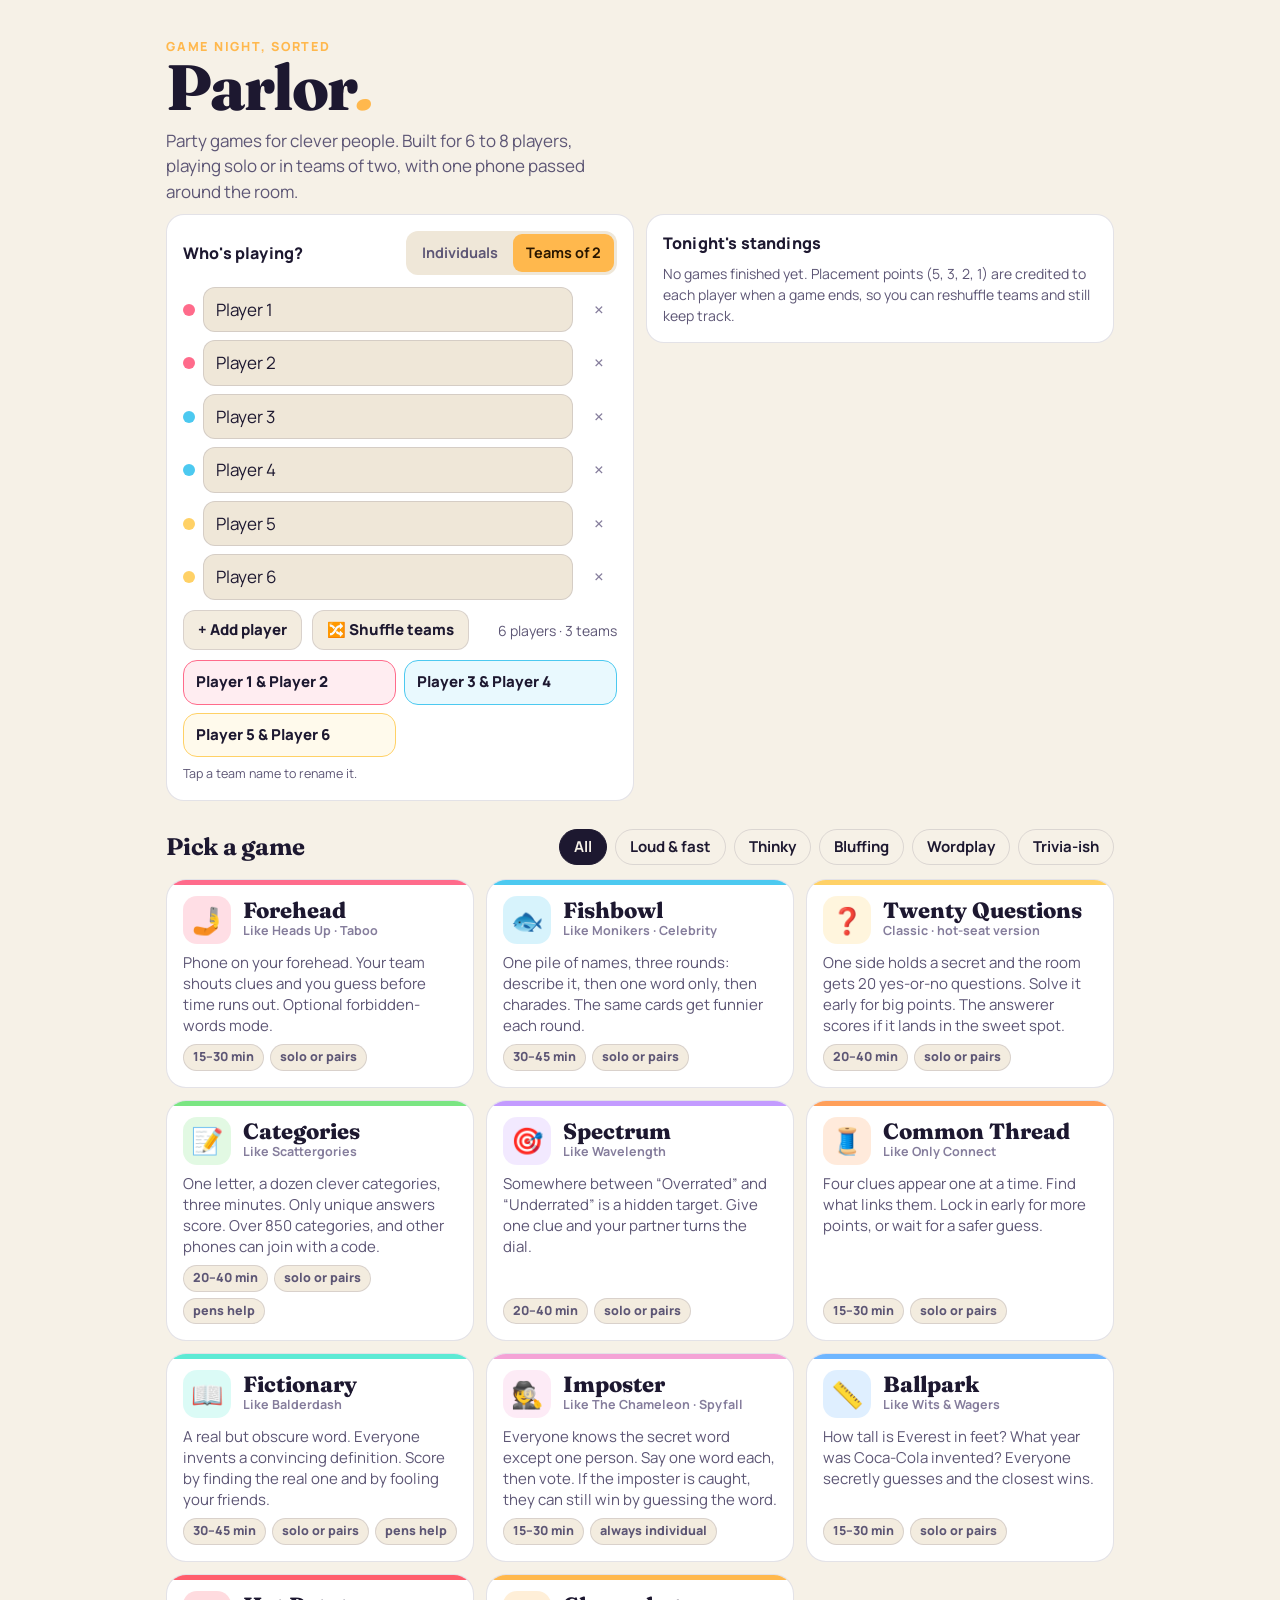
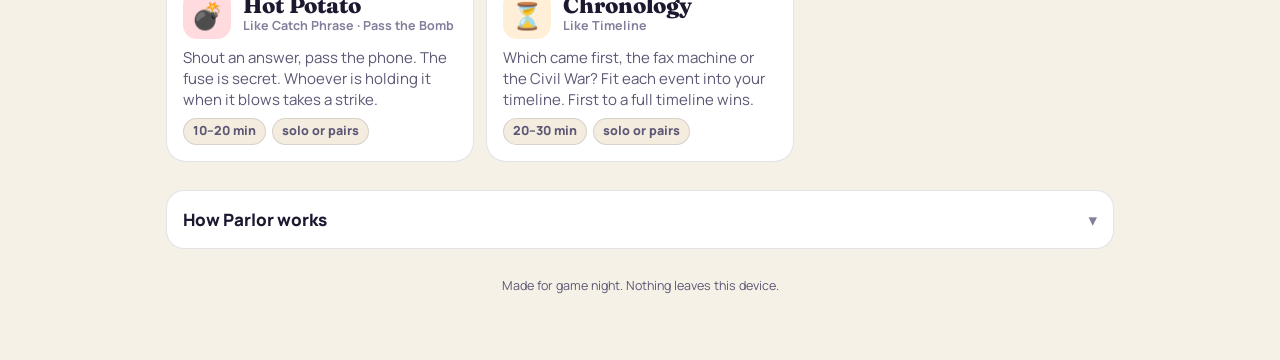
==== index.html @ a15eea40 "Add Parlor: party game site with 11 pass-and-play games Party games for 6-8 players, individuals or " ====
<!doctype html>
<html lang="en">
<head>
<meta charset="utf-8">
<meta name="viewport" content="width=device-width, initial-scale=1, viewport-fit=cover">
<title>Parlor · Party Games</title>
<meta name="description" content="Party games for clever people. 6 to 8 players, solo or in teams of two, one phone passed around.">
<meta name="theme-color" content="#14111f">
<meta name="apple-mobile-web-app-capable" content="yes">
<link rel="icon" href="data:image/svg+xml,<svg xmlns='http://www.w3.org/2000/svg' viewBox='0 0 100 100'><text y='.9em' font-size='90'>🎲</text></svg>">
<link rel="preconnect" href="https://fonts.googleapis.com"><link rel="preconnect" href="https://fonts.gstatic.com" crossorigin>
<link href="https://fonts.googleapis.com/css2?family=Fraunces:opsz,wght@9..144,600;9..144,700;9..144,800&family=Manrope:wght@500;600;700;800&display=swap" rel="stylesheet">
<link rel="stylesheet" href="assets/css/parlor.css">
<style>
.hero{padding:26px 0 10px}
.hero h1 span{color:var(--acc);font-style:italic}
.games{display:grid;grid-template-columns:repeat(auto-fill,minmax(270px,1fr));gap:12px;margin-top:14px}
.g{display:flex;flex-direction:column;gap:8px;text-decoration:none;color:var(--ink);background:var(--panel);border:1px solid var(--line);border-radius:20px;padding:16px;
  position:relative;overflow:hidden;transition:transform .1s}
.g:active{transform:scale(.985)}
.g::before{content:"";position:absolute;inset:0 0 auto 0;height:5px;background:var(--gc)}
.g .top{display:flex;align-items:center;gap:12px}
.g .ic{width:48px;height:48px;border-radius:14px;display:grid;place-items:center;font-size:26px;background:color-mix(in srgb,var(--gc) 22%,transparent);flex:none}
.g .nm{font-family:var(--display);font-weight:800;font-size:22px;line-height:1.05}
.g .like{font-size:12.5px;color:var(--faint);font-weight:700}
.g p{margin:0;color:var(--mute);font-size:15px;line-height:1.4}
.g .pillrow{margin-top:auto}
.standrow{display:flex;align-items:center;gap:10px;padding:8px 0;border-top:1px solid var(--line)}
.standrow:first-child{border-top:0}
.standrow .n{flex:1;font-weight:800}
.standrow b{font-family:var(--display);font-size:22px}
.hist{font-size:14px;color:var(--mute)}
.hist li{margin:3px 0}
.tips li{color:var(--mute);margin:6px 0}
.tips b{color:var(--ink)}
.sec{margin-top:28px}
</style>
</head>
<body>
<main class="wrap wide">
  <header class="hero">
    <div class="kicker">Game night, sorted</div>
    <h1>Parlor<span>.</span></h1>
    <p class="lede">Party games for clever people. Built for 6 to 8 players, playing solo or in teams of two, with one phone passed around the room.</p>
  </header>

  <div class="grid2" style="display:grid;gap:12px;grid-template-columns:repeat(auto-fit,minmax(300px,1fr));align-items:start">
    <section class="card" id="players"><div id="roster"></div></section>
    <section class="card" id="standings"></section>
  </div>

  <section class="sec">
    <div class="row between"><h2>Pick a game</h2><div class="chips" id="filters"></div></div>
    <div class="games" id="games"></div>
  </section>

  <section class="sec">
    <details class="card rules tips">
      <summary>How Parlor works</summary>
      <ul>
        <li><b>Set up once.</b> Enter everyone's names above and choose individuals or teams of two. Every game uses that list.</li>
        <li><b>One phone.</b> Every game is pass-and-play. Screens that hide secrets ask you to hand the phone over first.</li>
        <li><b>Game-night standings.</b> When a game ends, sides earn night points by placement: 5 for 1st, 3 for 2nd, 2 for 3rd, 1 for 4th. Points go to each player, so you can reshuffle teams between games.</li>
        <li><b>No repeats.</b> Each game remembers which cards this device has dealt and works through the whole pool before repeating.</li>
        <li><b>Pen and paper</b> help for Categories, Common Thread and Fictionary. Some games also let you type on the phone.</li>
        <li><b>Tip:</b> use "Add to Home Screen" to run it full-screen like an app.</li>
      </ul>
    </details>
  </section>
  <p class="tiny muted center" style="margin-top:28px">Made for game night. Nothing leaves this device.</p>
</main>

<script src="assets/js/parlor.js"></script>
<script>
const GAMES = [
  { id:"forehead",   nm:"Forehead",        ic:"🤳", c:"#ff6b8b", like:"Like Heads Up · Taboo", p:"Phone on your forehead. Your team shouts clues and you guess before time runs out. Optional forbidden-words mode.", tags:["loud","words"], t:"15–30 min" },
  { id:"fishbowl",   nm:"Fishbowl",        ic:"🐟", c:"#4cc9f0", like:"Like Monikers · Celebrity", p:"One pile of names, three rounds: describe it, then one word only, then charades. The same cards get funnier each round.", tags:["loud","words","acting"], t:"30–45 min" },
  { id:"twenty",     nm:"Twenty Questions",ic:"❓", c:"#ffd166", like:"Classic · hot-seat version", p:"One side holds a secret and the room gets 20 yes-or-no questions. Solve it early for big points. The answerer scores if it lands in the sweet spot.", tags:["thinky","deduction"], t:"20–40 min" },
  { id:"categories", nm:"Categories",      ic:"📝", c:"#7ae582", like:"Like Scattergories", p:"One letter, a dozen clever categories, three minutes. Only unique answers score. Over 850 categories, and other phones can join with a code.", tags:["thinky","words","paper"], t:"20–40 min" },
  { id:"spectrum",   nm:"Spectrum",        ic:"🎯", c:"#c39bff", like:"Like Wavelength", p:"Somewhere between “Overrated” and “Underrated” is a hidden target. Give one clue and your partner turns the dial.", tags:["thinky","debate"], t:"20–40 min" },
  { id:"thread",     nm:"Common Thread",   ic:"🧵", c:"#ff9f5a", like:"Like Only Connect", p:"Four clues appear one at a time. Find what links them. Lock in early for more points, or wait for a safer guess.", tags:["thinky","trivia"], t:"15–30 min" },
  { id:"fictionary", nm:"Fictionary",      ic:"📖", c:"#5eead4", like:"Like Balderdash", p:"A real but obscure word. Everyone invents a convincing definition. Score by finding the real one and by fooling your friends.", tags:["bluffing","words","paper"], t:"30–45 min" },
  { id:"imposter",   nm:"Imposter",        ic:"🕵️", c:"#f4a3d6", like:"Like The Chameleon · Spyfall", p:"Everyone knows the secret word except one person. Say one word each, then vote. If the imposter is caught, they can still win by guessing the word.", tags:["bluffing","deduction"], t:"15–30 min" },
  { id:"ballpark",   nm:"Ballpark",        ic:"📏", c:"#6fb6ff", like:"Like Wits & Wagers", p:"How tall is Everest in feet? What year was Coca-Cola invented? Everyone secretly guesses and the closest wins.", tags:["thinky","trivia"], t:"15–30 min" },
  { id:"hotpotato",  nm:"Hot Potato",      ic:"💣", c:"#ff5d6c", like:"Like Catch Phrase · Pass the Bomb", p:"Shout an answer, pass the phone. The fuse is secret. Whoever is holding it when it blows takes a strike.", tags:["loud","words"], t:"10–20 min" },
  { id:"chronology", nm:"Chronology",      ic:"⏳", c:"#ffb84d", like:"Like Timeline", p:"Which came first, the fax machine or the Civil War? Fit each event into your timeline. First to a full timeline wins.", tags:["thinky","trivia"], t:"20–30 min" },
];
const FILTERS = [["all","All"],["loud","Loud & fast"],["thinky","Thinky"],["bluffing","Bluffing"],["words","Wordplay"],["trivia","Trivia-ish"]];
let filter = "all";

function drawGames(){
  GN.$("#filters").innerHTML = FILTERS.map(([k,l]) => `<button class="chip" data-f="${k}" aria-pressed="${k===filter}">${l}</button>`).join("");
  GN.$$("#filters .chip").forEach(b => b.onclick = () => { filter = b.dataset.f; drawGames(); });
  const n = GN.sides().length, pairs = GN.isPairs();
  GN.$("#games").innerHTML = GAMES.filter(g => filter === "all" || g.tags.includes(filter)).map(g => `
    <a class="g" href="games/${g.id}.html" style="--gc:${g.c}">
      <div class="top"><div class="ic">${g.ic}</div><div><div class="nm">${g.nm}</div><div class="like">${g.like}</div></div></div>
      <p>${g.p}</p>
      <div class="pillrow"><span class="pill">${g.t}</span>${g.id==="imposter"?`<span class="pill">always individual</span>`:`<span class="pill">solo or pairs</span>`}${g.tags.includes("paper")?`<span class="pill">pens help</span>`:""}</div>
    </a>`).join("");
}

function drawStandings(){
  const N = GN.night();
  const el = GN.$("#standings");
  if (!N.games.length) {
    el.innerHTML = `<h3>Tonight's standings</h3><p class="muted small" style="margin:6px 0 0">No games finished yet. Placement points (5, 3, 2, 1) are credited to each player when a game ends, so you can reshuffle teams and still keep track.</p>`;
    return;
  }
  el.innerHTML = `<div class="row between"><h3 style="margin:0">Tonight's standings</h3><button class="link small" id="reset">New night</button></div>
    <div style="margin-top:8px">${N.players.map((p,i) => `<div class="standrow"><span class="muted" style="width:22px;font-weight:800">${i+1}</span><span class="n">${GN.esc(p.name)}${i===0?" 👑":""}<div class="tiny muted">${p.wins} win${p.wins===1?"":"s"} · ${p.games} game${p.games===1?"":"s"}</div></span><b>${p.night}</b></div>`).join("")}</div>
    <details style="margin-top:10px"><summary class="small muted" style="cursor:pointer">Games played (${N.games.length})</summary>
      <ul class="hist">${N.games.slice().reverse().map(g => `<li><b style="color:var(--ink)">${GN.esc(g.name)}</b>: ${g.results.filter(r=>r.rank===0).map(r=>GN.esc(r.name)).join(" & ")} won (${g.results.map(r=>GN.esc(r.name)+" "+r.pts).join(", ")})</li>`).join("")}</ul></details>`;
  GN.$("#reset").onclick = () => { if (confirm("Start a new game night? This clears tonight's standings.")) { GN.resetNight(); drawStandings(); } };
}

GN.rosterEditor(GN.$("#roster"), { onChange: drawGames });
drawGames(); drawStandings();
</script>
</body>
</html>
---- assets/css/parlor.css ----
/* Parlor: shared design system for every game on the site. */
:root{
  --bg:#14111f; --bg2:#1c1830; --panel:#231e3b; --panel2:#2c2649; --line:rgba(255,255,255,.10);
  --ink:#f6f1e7; --mute:#b4abcf; --faint:#8a82a8;
  --acc:#ffb84d; --acc-ink:#2a1700;
  --good:#2fd08a; --bad:#ff5d6c; --warn:#ffb84d; --info:#6fb6ff;
  --s0:#ff6b8b; --s1:#4cc9f0; --s2:#ffd166; --s3:#7ae582; --s4:#c39bff; --s5:#ff9f5a; --s6:#5eead4; --s7:#f4a3d6;
  --r:18px; --shadow:0 6px 0 rgba(0,0,0,.35);
  --display:"Fraunces", Georgia, "Times New Roman", serif;
  --sans:"Manrope", system-ui, -apple-system, "Segoe UI", sans-serif;
  box-sizing:border-box;
  padding-top:env(safe-area-inset-top,0px);
  padding-bottom:env(safe-area-inset-bottom,0px);
  color-scheme:dark;
}
@media (prefers-color-scheme: light){
  :root:not([data-theme="dark"]){
    --bg:#f6f1e7; --bg2:#efe7d8; --panel:#ffffff; --panel2:#f3ecdf; --line:rgba(30,20,60,.12);
    --ink:#1d1830; --mute:#5d5675; --faint:#857d9c; --shadow:0 5px 0 rgba(30,20,60,.16); color-scheme:light;
  }
}
:root[data-theme="light"]{
  --bg:#f6f1e7; --bg2:#efe7d8; --panel:#ffffff; --panel2:#f3ecdf; --line:rgba(30,20,60,.12);
  --ink:#1d1830; --mute:#5d5675; --faint:#857d9c; --shadow:0 5px 0 rgba(30,20,60,.16); color-scheme:light;
}
:root[data-theme="dark"]{ color-scheme:dark; }
*,*::before,*::after{box-sizing:inherit}
html{scroll-padding-top:env(safe-area-inset-top,0px);-webkit-text-size-adjust:100%}
body{margin:0;min-height:100vh;background:var(--bg);color:var(--ink);font-family:var(--sans);font-size:17px;line-height:1.5;
  -webkit-tap-highlight-color:transparent;-webkit-font-smoothing:antialiased}
button,input,select,textarea{font:inherit;color:inherit}
button{cursor:pointer;border:0;background:none}
button:disabled{cursor:default}
a{color:var(--acc)}
:focus-visible{outline:3px solid var(--acc);outline-offset:2px}
[hidden]{display:none!important}
.sr{position:absolute;width:1px;height:1px;overflow:hidden;clip:rect(0 0 0 0)}

/* ---------- layout ---------- */
.wrap{max-width:640px;margin:0 auto;padding:12px 16px 56px}
.wide{max-width:980px}
.topbar{display:flex;align-items:center;gap:10px;padding:6px 0 14px}
.topbar .home{display:inline-flex;align-items:center;gap:6px;text-decoration:none;color:var(--mute);font-weight:700;font-size:15px;
  padding:6px 12px 6px 8px;border-radius:999px;border:1.5px solid var(--line)}
.topbar .title{flex:1;font-family:var(--display);font-weight:700;font-size:19px;text-align:center;white-space:nowrap;overflow:hidden;text-overflow:ellipsis}
.iconbtn{width:38px;height:38px;border-radius:50%;border:1.5px solid var(--line);display:grid;place-items:center;font-size:17px;color:var(--mute)}
.stack>*+*{margin-top:12px}
.row{display:flex;gap:10px;align-items:center;flex-wrap:wrap}
.row.end{justify-content:flex-end}
.row.between{justify-content:space-between}
.grow{flex:1}
.center{text-align:center}
.muted{color:var(--mute)}
.small{font-size:14px}
.tiny{font-size:12.5px}
hr{border:0;border-top:1px solid var(--line);margin:18px 0}

/* ---------- type ---------- */
.display{font-family:var(--display);font-weight:800;letter-spacing:-.02em;line-height:1}
h1,h2,h3{margin:0}
h1{font-family:var(--display);font-weight:800;font-size:clamp(40px,11vw,64px);line-height:.95;letter-spacing:-.025em}
h2{font-family:var(--display);font-weight:700;font-size:24px;line-height:1.15;letter-spacing:-.01em}
h3{font-size:16px;font-weight:800;letter-spacing:.01em}
.kicker{font-size:12.5px;font-weight:800;letter-spacing:.14em;text-transform:uppercase;color:var(--acc)}
.lede{color:var(--mute);font-size:17px;max-width:46ch;margin:10px 0 0}
p{margin:8px 0}

/* ---------- surfaces ---------- */
.card{background:var(--panel);border:1px solid var(--line);border-radius:var(--r);padding:16px}
.card.tight{padding:12px 14px}
.card h3{margin-bottom:8px}
details.card summary{cursor:pointer;font-weight:800;list-style:none;display:flex;align-items:center;gap:8px}
details.card summary::-webkit-details-marker{display:none}
details.card summary::after{content:"▾";margin-left:auto;color:var(--faint);transition:transform .15s}
details.card[open] summary::after{transform:rotate(180deg)}
.rules p,.rules li{color:var(--mute)}
.rules b{color:var(--ink)}
.rules ol,.rules ul{padding-left:20px;margin:8px 0}
.rules li+li{margin-top:4px}

/* ---------- buttons ---------- */
.btn{display:inline-flex;align-items:center;justify-content:center;gap:8px;border-radius:14px;padding:13px 20px;font-weight:800;font-size:17px;
  background:var(--panel2);color:var(--ink);border:1.5px solid var(--line);transition:transform .07s, opacity .15s;text-decoration:none;min-height:48px}
.btn:active{transform:translateY(2px)}
.btn:disabled{opacity:.4;transform:none}
.btn.primary{background:var(--acc);color:var(--acc-ink);border-color:transparent;box-shadow:0 4px 0 rgba(0,0,0,.28)}
.btn.primary:active{box-shadow:0 1px 0 rgba(0,0,0,.28)}
.btn.good{background:var(--good);color:#032015;border-color:transparent}
.btn.bad{background:var(--bad);color:#2a0308;border-color:transparent}
.btn.ghost{background:transparent}
.btn.block{display:flex;width:100%}
.btn.big{font-size:21px;padding:18px 22px;border-radius:18px}
.btn.sm{padding:8px 14px;font-size:15px;min-height:38px;border-radius:12px}
.link{color:var(--acc);font-weight:700;text-decoration:underline;padding:0;background:none}
.btns{display:grid;gap:10px;margin-top:16px}
.btns.two{grid-template-columns:1fr 1fr}

/* ---------- form controls ---------- */
.chips{display:flex;flex-wrap:wrap;gap:8px}
.chip{border:1.5px solid var(--line);background:transparent;color:var(--ink);padding:8px 14px;border-radius:999px;font-weight:700;font-size:15px;line-height:1.2}
.chip[aria-pressed="true"]{background:var(--ink);color:var(--bg);border-color:var(--ink)}
.chip:disabled{opacity:.35}
.seg{display:inline-flex;background:var(--bg2);border-radius:12px;padding:3px;gap:2px;flex-wrap:wrap}
.seg button{padding:8px 13px;border-radius:9px;font-weight:700;font-size:14.5px;color:var(--mute)}
.seg button[aria-pressed="true"]{background:var(--acc);color:var(--acc-ink)}
.setting{display:flex;justify-content:space-between;align-items:center;gap:10px 14px;flex-wrap:wrap;padding:12px 0;border-top:1px solid var(--line)}
.setting:first-of-type{border-top:0;padding-top:4px}
.setting .lab{font-weight:700}
.setting .lab small{display:block;font-weight:500;color:var(--mute);font-size:13.5px;line-height:1.35}
.input{width:100%;border:1.5px solid var(--line);background:var(--bg2);border-radius:12px;padding:11px 13px;font-size:17px;outline:none;min-width:0}
.input:focus{border-color:var(--acc)}
textarea.input{min-height:90px;resize:vertical}

/* ---------- roster ---------- */
.roster-list{display:grid;gap:8px}
.pl{display:flex;align-items:center;gap:8px}
.pl .dot{width:12px;height:12px;border-radius:50%;flex:none}
.pl .input{padding:9px 12px}
.pl .x{width:36px;height:36px;border-radius:10px;color:var(--faint);font-size:20px;flex:none}
.teams{display:grid;grid-template-columns:repeat(auto-fill,minmax(180px,1fr));gap:8px;margin-top:10px}
.team{border-radius:14px;padding:10px 12px;border:1.5px solid var(--sc);background:color-mix(in srgb,var(--sc) 12%,transparent)}
.team .tn{font-weight:800;font-size:15px;outline:none;border-radius:6px}
.team .tm{color:var(--mute);font-size:13.5px}
.sidepill{display:inline-flex;align-items:center;gap:6px;padding:3px 10px 3px 8px;border-radius:999px;font-weight:800;font-size:14px;
  background:color-mix(in srgb,var(--sc) 20%,transparent);color:var(--ink);border:1.5px solid var(--sc)}
.sidepill::before{content:"";width:9px;height:9px;border-radius:50%;background:var(--sc)}

/* ---------- scoreboard ---------- */
.board{display:grid;gap:6px}
.board .srow{display:flex;align-items:center;gap:10px;padding:9px 12px;border-radius:12px;background:var(--panel2);border-left:5px solid var(--sc)}
.board .srow.up{outline:2px solid var(--acc)}
.board .srow .nm{flex:1;font-weight:800;min-width:0;overflow:hidden;text-overflow:ellipsis;white-space:nowrap}
.board .srow .sub{color:var(--mute);font-size:13px;font-weight:600}
.board .srow .pts{font-family:var(--display);font-weight:800;font-size:24px;font-variant-numeric:tabular-nums}
.board .srow .delta{font-weight:800;font-size:14px;color:var(--good);min-width:34px;text-align:right}
.board .srow .rank{width:22px;color:var(--faint);font-weight:800}

/* tappable side buttons */
.sidegrid{display:grid;grid-template-columns:repeat(auto-fill,minmax(140px,1fr));gap:8px}
.sidebtn{border-radius:14px;padding:12px;text-align:left;font-weight:800;border:2px solid var(--sc);background:color-mix(in srgb,var(--sc) 10%,transparent);color:var(--ink);
  display:flex;flex-direction:column;gap:2px;min-height:58px;position:relative}
.sidebtn small{font-weight:600;color:var(--mute);font-size:12.5px}
.sidebtn[aria-pressed="true"]{background:var(--sc);color:#14111f}
.sidebtn[aria-pressed="true"] small{color:rgba(20,17,31,.75)}
.sidebtn:disabled{opacity:.35}
.sidebtn .badge{position:absolute;top:8px;right:10px;font-family:var(--display);font-size:20px}

/* ---------- full-screen stages ---------- */
.stage{position:fixed;inset:0;z-index:20;display:flex;flex-direction:column;align-items:center;justify-content:center;text-align:center;
  padding:calc(env(safe-area-inset-top,0px) + 16px) 18px calc(env(safe-area-inset-bottom,0px) + 16px);background:var(--bg);overflow:auto}
.handoff .who{font-family:var(--display);font-weight:800;font-size:clamp(34px,9vw,54px);line-height:1;color:var(--sc,var(--acc))}
.handoff .emoji{font-size:64px;margin-bottom:8px}
.handoff p{color:var(--mute);max-width:34ch;margin:10px auto 0}
.countdown{font-family:var(--display);font-weight:800;font-size:min(40vw,40vh);line-height:1;color:var(--acc)}

/* timer */
.clock{font-family:var(--display);font-weight:800;font-variant-numeric:tabular-nums}
.clock.low{color:var(--bad);animation:pulse .5s infinite alternate}
@keyframes pulse{to{transform:scale(1.08)}}
.tbar{height:8px;background:var(--line);border-radius:99px;overflow:hidden}
.tbar>i{display:block;height:100%;background:var(--acc);width:100%;transition:width .2s linear}

/* big card */
.bigcard{background:var(--acc);color:var(--acc-ink);border-radius:26px;padding:28px 20px;box-shadow:0 10px 0 rgba(0,0,0,.3);text-align:center}
.bigcard .word{font-family:var(--display);font-weight:800;font-size:clamp(32px,9vw,54px);line-height:1.02;overflow-wrap:anywhere}
.bigcard .meta{font-weight:700;opacity:.75;font-size:14px;margin-bottom:8px;text-transform:uppercase;letter-spacing:.1em}
.taboo{display:flex;flex-wrap:wrap;justify-content:center;gap:6px;margin-top:14px}
.taboo span{background:rgba(0,0,0,.18);padding:3px 11px;border-radius:8px;font-weight:800;font-size:15px;text-decoration:line-through;text-decoration-thickness:2px}

.peek{user-select:none;-webkit-user-select:none;-webkit-touch-callout:none;touch-action:none}
.peek .cover{display:flex;flex-direction:column;align-items:center;gap:6px;color:var(--acc-ink)}
.peek .cover b{font-size:44px}

/* toast */
.toast{position:fixed;left:50%;bottom:calc(24px + env(safe-area-inset-bottom,0px));transform:translate(-50%,20px);background:var(--ink);color:var(--bg);
  padding:10px 18px;border-radius:999px;font-weight:800;font-size:15px;opacity:0;transition:.2s;z-index:90;pointer-events:none;max-width:90vw;text-align:center}
.toast.show{opacity:1;transform:translate(-50%,0)}

/* confetti */
#gn-confetti{position:fixed;inset:0;pointer-events:none;z-index:95;width:100%;height:100%}

/* winner */
.trophy{font-size:84px;line-height:1;animation:pop .6s cubic-bezier(.3,1.6,.5,1)}
@keyframes pop{0%{transform:scale(.4) rotate(-12deg)}100%{transform:scale(1)}}
.winner{font-family:var(--display);font-weight:800;font-size:clamp(34px,10vw,56px);line-height:1;color:var(--sc,var(--acc));margin:10px 0 4px}

.pillrow{display:flex;gap:6px;flex-wrap:wrap}
.pill{font-size:12.5px;font-weight:800;padding:3px 9px;border-radius:999px;background:var(--panel2);color:var(--mute);border:1px solid var(--line)}

.note{background:color-mix(in srgb,var(--acc) 14%,transparent);border:1.5px solid color-mix(in srgb,var(--acc) 50%,transparent);border-radius:14px;padding:10px 14px;font-size:15px}

@media (prefers-reduced-motion: reduce){*{animation:none!important;transition:none!important}}
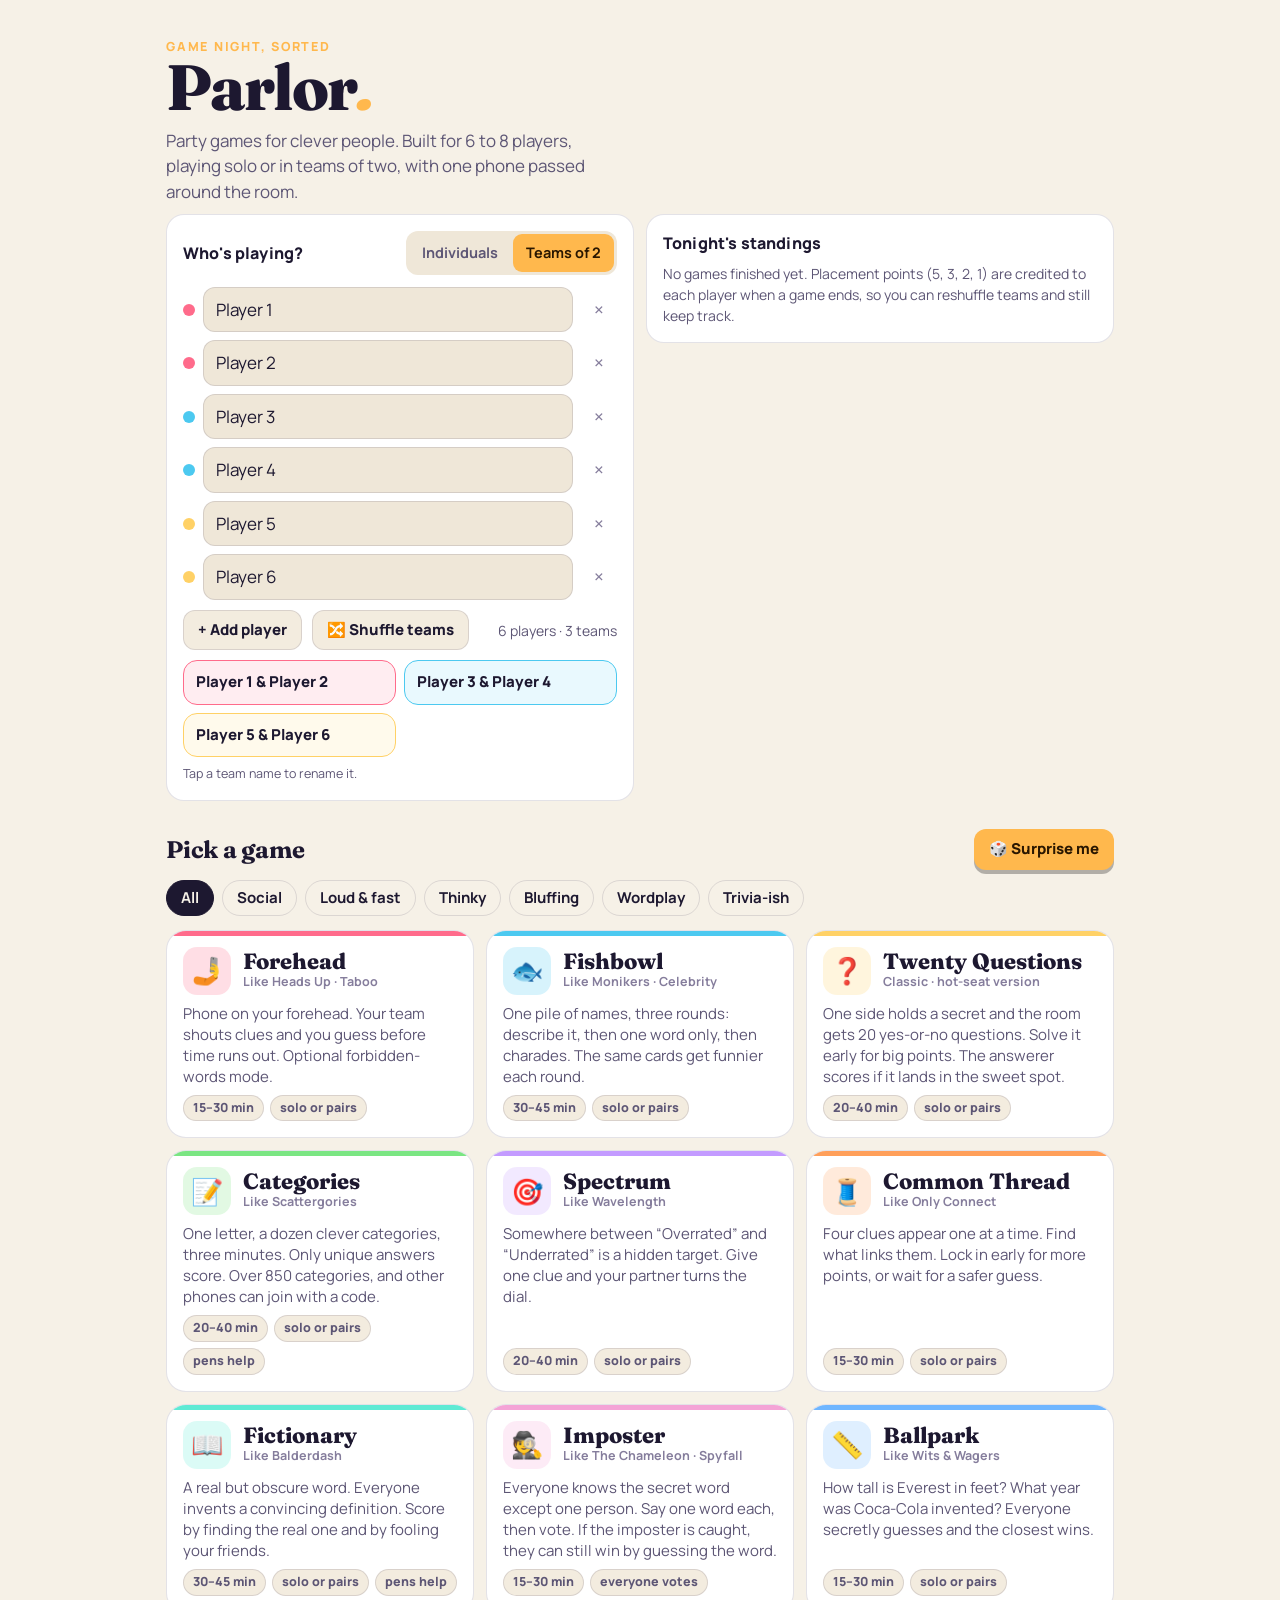
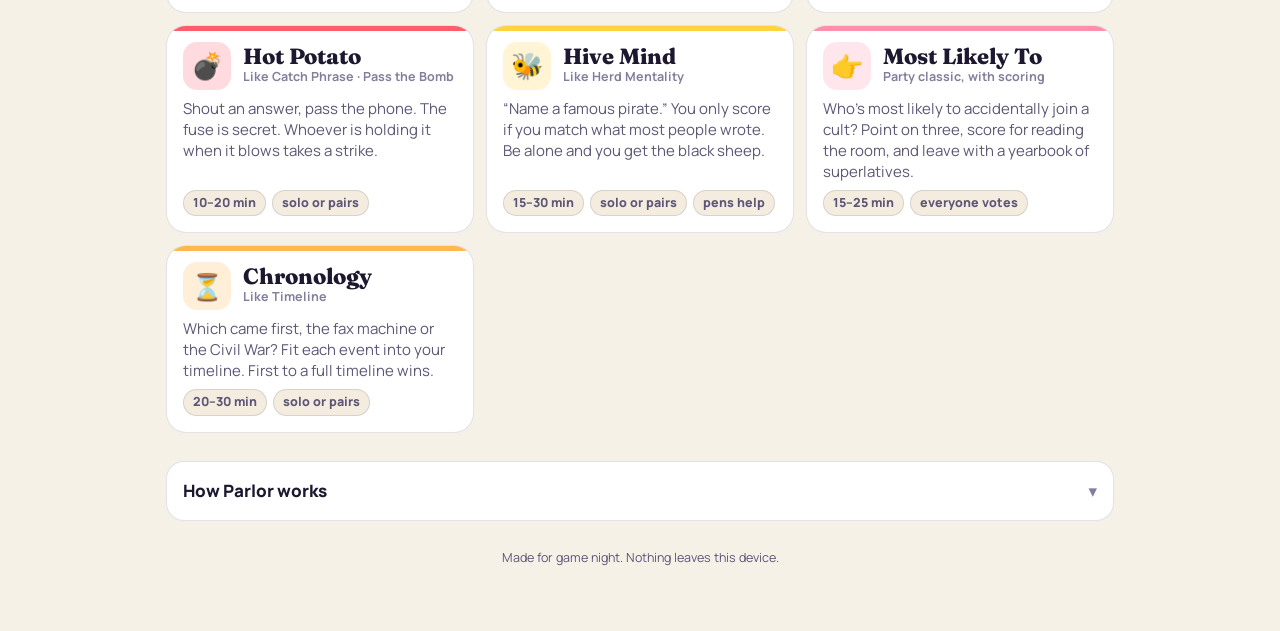
==== commit fd303327: "Add Hive Mind and Most Likely To, game twists, hub awards; fact-check content - New games: Hive Mind" ====
--- a/index.html
+++ b/index.html
@@ -34,6 +34,14 @@
 .tips li{color:var(--mute);margin:6px 0}
 .tips b{color:var(--ink)}
 .sec{margin-top:28px}
+.g.pick{outline:3px solid var(--gc);transform:scale(1.02)}
+.g.chosen{animation:chosen .7s ease 2}
+@keyframes chosen{50%{transform:scale(1.05);box-shadow:0 0 0 6px color-mix(in srgb,var(--gc) 40%,transparent)}}
+.awards{display:grid;gap:6px;margin-top:10px}
+.award{display:flex;gap:10px;align-items:center;background:var(--panel2);border-radius:12px;padding:8px 12px}
+.award .e{font-size:24px}
+.award b{display:block}
+.award span{color:var(--mute);font-size:13px}
 </style>
 </head>
 <body>
@@ -50,7 +58,8 @@
   </div>
 
   <section class="sec">
-    <div class="row between"><h2>Pick a game</h2><div class="chips" id="filters"></div></div>
+    <div class="row between"><h2>Pick a game</h2><button class="btn sm primary" id="surprise">🎲 Surprise me</button></div>
+    <div class="chips" id="filters" style="margin-top:10px"></div>
     <div class="games" id="games"></div>
   </section>
 
@@ -83,9 +92,11 @@
   { id:"imposter",   nm:"Imposter",        ic:"🕵️", c:"#f4a3d6", like:"Like The Chameleon · Spyfall", p:"Everyone knows the secret word except one person. Say one word each, then vote. If the imposter is caught, they can still win by guessing the word.", tags:["bluffing","deduction"], t:"15–30 min" },
   { id:"ballpark",   nm:"Ballpark",        ic:"📏", c:"#6fb6ff", like:"Like Wits & Wagers", p:"How tall is Everest in feet? What year was Coca-Cola invented? Everyone secretly guesses and the closest wins.", tags:["thinky","trivia"], t:"15–30 min" },
   { id:"hotpotato",  nm:"Hot Potato",      ic:"💣", c:"#ff5d6c", like:"Like Catch Phrase · Pass the Bomb", p:"Shout an answer, pass the phone. The fuse is secret. Whoever is holding it when it blows takes a strike.", tags:["loud","words"], t:"10–20 min" },
+  { id:"hivemind",   nm:"Hive Mind",       ic:"🐝", c:"#ffd23f", like:"Like Herd Mentality", p:"\u201cName a famous pirate.\u201d You only score if you match what most people wrote. Be alone and you get the black sheep.", tags:["social","loud","paper"], t:"15–30 min" },
+  { id:"mostlikely", nm:"Most Likely To",  ic:"👉", c:"#ff8fab", like:"Party classic, with scoring", p:"Who's most likely to accidentally join a cult? Point on three, score for reading the room, and leave with a yearbook of superlatives.", tags:["social","loud"], t:"15–25 min" },
   { id:"chronology", nm:"Chronology",      ic:"⏳", c:"#ffb84d", like:"Like Timeline", p:"Which came first, the fax machine or the Civil War? Fit each event into your timeline. First to a full timeline wins.", tags:["thinky","trivia"], t:"20–30 min" },
 ];
-const FILTERS = [["all","All"],["loud","Loud & fast"],["thinky","Thinky"],["bluffing","Bluffing"],["words","Wordplay"],["trivia","Trivia-ish"]];
+const FILTERS = [["all","All"],["social","Social"],["loud","Loud & fast"],["thinky","Thinky"],["bluffing","Bluffing"],["words","Wordplay"],["trivia","Trivia-ish"]];
 let filter = "all";
 
 function drawGames(){
@@ -96,10 +107,25 @@
     <a class="g" href="games/${g.id}.html" style="--gc:${g.c}">
       <div class="top"><div class="ic">${g.ic}</div><div><div class="nm">${g.nm}</div><div class="like">${g.like}</div></div></div>
       <p>${g.p}</p>
-      <div class="pillrow"><span class="pill">${g.t}</span>${g.id==="imposter"?`<span class="pill">always individual</span>`:`<span class="pill">solo or pairs</span>`}${g.tags.includes("paper")?`<span class="pill">pens help</span>`:""}</div>
+      <div class="pillrow"><span class="pill">${g.t}</span>${g.id==="imposter"||g.id==="mostlikely"?`<span class="pill">everyone votes</span>`:`<span class="pill">solo or pairs</span>`}${g.tags.includes("paper")?`<span class="pill">pens help</span>`:""}</div>
     </a>`).join("");
 }
 
+const AWARDS = [
+  { e:"🎭", t:"Master of Deception", s:"best at bluffing games", g:["fictionary","imposter"] },
+  { e:"🧠", t:"Big Brain", s:"trivia & lateral thinking", g:["thread","ballpark","chronology","twenty"] },
+  { e:"📣", t:"Loudest in the Room", s:"fast & loud games", g:["forehead","fishbowl","hotpotato"] },
+  { e:"🔮", t:"Mind Reader", s:"knows how everyone thinks", g:["spectrum","hivemind","mostlikely"] },
+  { e:"✍️", t:"Wordsmith", s:"Categories champion", g:["categories"] },
+];
+function awardsHTML(N){
+  const out = AWARDS.map(a => { const tot = {};
+    N.games.filter(g => a.g.includes(g.game)).forEach(g => g.results.forEach(r => r.members.forEach(m => tot[m] = (tot[m] || 0) + r.night)));
+    const best = Object.entries(tot).sort((x, y) => y[1] - x[1]); if (!best.length || !best[0][1]) return "";
+    const tied = best.filter(b => b[1] === best[0][1]).map(b => b[0]);
+    return `<div class="award"><span class="e">${a.e}</span><div><b>${a.t}: ${tied.map(GN.esc).join(" & ")}</b><span>${a.s}</span></div></div>`; }).join("");
+  return out ? `<h3 style="margin:14px 0 0">Tonight's awards</h3><div class="awards">${out}</div>` : "";
+}
 function drawStandings(){
   const N = GN.night();
   const el = GN.$("#standings");
@@ -109,11 +135,21 @@
   }
   el.innerHTML = `<div class="row between"><h3 style="margin:0">Tonight's standings</h3><button class="link small" id="reset">New night</button></div>
     <div style="margin-top:8px">${N.players.map((p,i) => `<div class="standrow"><span class="muted" style="width:22px;font-weight:800">${i+1}</span><span class="n">${GN.esc(p.name)}${i===0?" 👑":""}<div class="tiny muted">${p.wins} win${p.wins===1?"":"s"} · ${p.games} game${p.games===1?"":"s"}</div></span><b>${p.night}</b></div>`).join("")}</div>
+    ${awardsHTML(N)}
     <details style="margin-top:10px"><summary class="small muted" style="cursor:pointer">Games played (${N.games.length})</summary>
       <ul class="hist">${N.games.slice().reverse().map(g => `<li><b style="color:var(--ink)">${GN.esc(g.name)}</b>: ${g.results.filter(r=>r.rank===0).map(r=>GN.esc(r.name)).join(" & ")} won (${g.results.map(r=>GN.esc(r.name)+" "+r.pts).join(", ")})</li>`).join("")}</ul></details>`;
   GN.$("#reset").onclick = () => { if (confirm("Start a new game night? This clears tonight's standings.")) { GN.resetNight(); drawStandings(); } };
 }
 
+GN.$("#surprise").onclick = () => {
+  const tiles = GN.$$("#games .g"); if (!tiles.length) return;
+  const played = new Set(GN.get("night", []).map(g => g.game));
+  const fresh = tiles.filter(t => !played.has(t.getAttribute("href").replace(/^games\/|\.html$/g, "")));
+  const target = GN.pick(fresh.length ? fresh : tiles); let k = 0; const steps = 14 + (Math.random() * 6 | 0);
+  tiles.forEach(t => t.classList.remove("pick", "chosen"));
+  (function hop(){ tiles.forEach(t => t.classList.remove("pick")); const t = k < steps ? GN.pick(tiles) : target; t.classList.add("pick"); GN.tone(500 + k * 25, .04, "triangle", .06);
+    if (k++ < steps) setTimeout(hop, 60 + k * 9); else { t.classList.add("chosen"); t.scrollIntoView({ behavior:"smooth", block:"center" }); GN.sfx.good(); GN.toast("Tonight's pick: " + t.querySelector(".nm").textContent + "! Tap it to play"); } })();
+};
 GN.rosterEditor(GN.$("#roster"), { onChange: drawGames });
 drawGames(); drawStandings();
 </script>
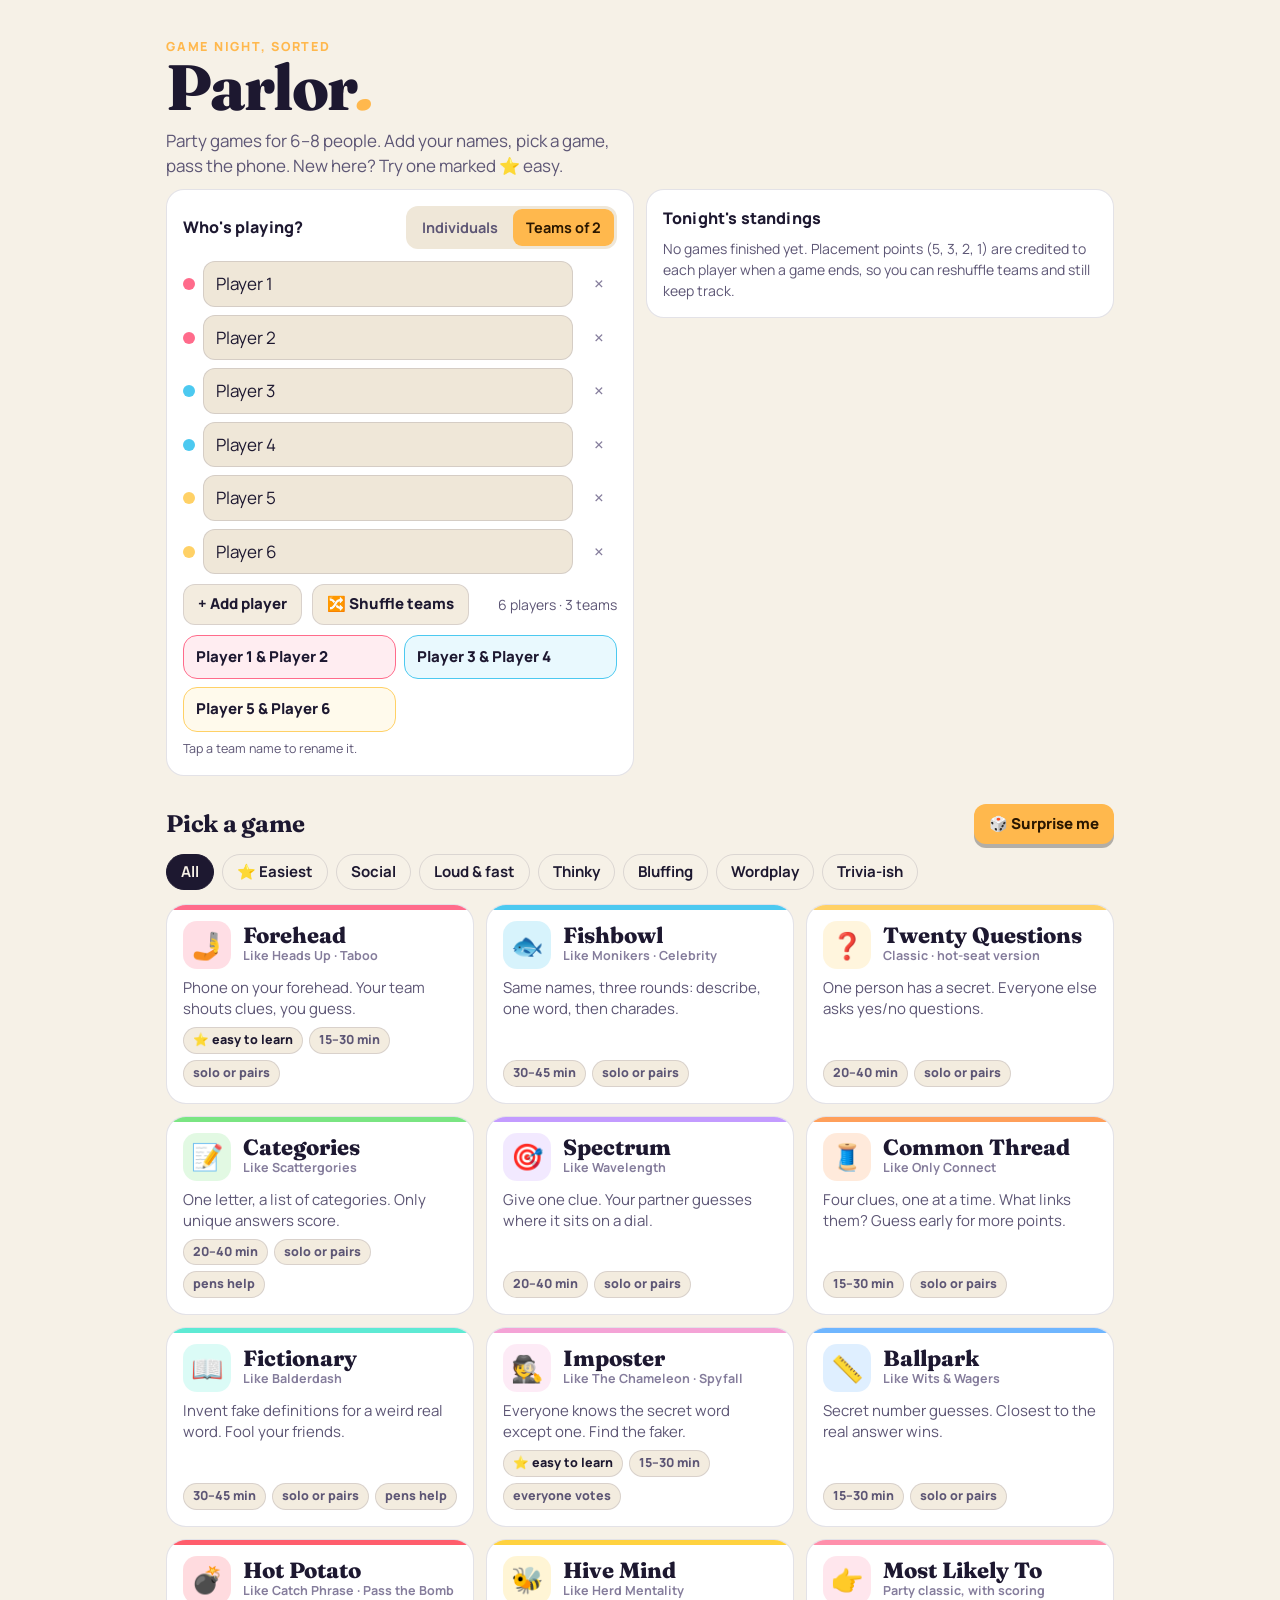
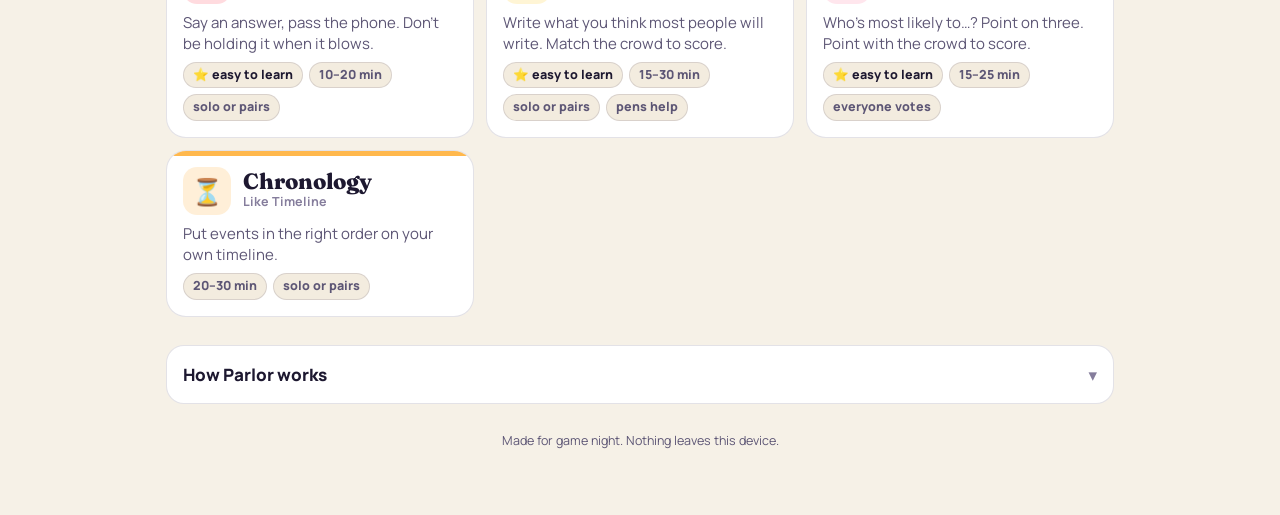
==== commit 26e3b162: "Simplify hub copy, add easy-to-learn tags, reset saved settings for new defaults Co-Authored-By: Cla" ====
--- a/index.html
+++ b/index.html
@@ -49,7 +49,7 @@
   <header class="hero">
     <div class="kicker">Game night, sorted</div>
     <h1>Parlor<span>.</span></h1>
-    <p class="lede">Party games for clever people. Built for 6 to 8 players, playing solo or in teams of two, with one phone passed around the room.</p>
+    <p class="lede">Party games for 6–8 people. Add your names, pick a game, pass the phone. New here? Try one marked ⭐ easy.</p>
   </header>
 
   <div class="grid2" style="display:grid;gap:12px;grid-template-columns:repeat(auto-fit,minmax(300px,1fr));align-items:start">
@@ -82,21 +82,21 @@
 <script src="assets/js/parlor.js"></script>
 <script>
 const GAMES = [
-  { id:"forehead",   nm:"Forehead",        ic:"🤳", c:"#ff6b8b", like:"Like Heads Up · Taboo", p:"Phone on your forehead. Your team shouts clues and you guess before time runs out. Optional forbidden-words mode.", tags:["loud","words"], t:"15–30 min" },
-  { id:"fishbowl",   nm:"Fishbowl",        ic:"🐟", c:"#4cc9f0", like:"Like Monikers · Celebrity", p:"One pile of names, three rounds: describe it, then one word only, then charades. The same cards get funnier each round.", tags:["loud","words","acting"], t:"30–45 min" },
-  { id:"twenty",     nm:"Twenty Questions",ic:"❓", c:"#ffd166", like:"Classic · hot-seat version", p:"One side holds a secret and the room gets 20 yes-or-no questions. Solve it early for big points. The answerer scores if it lands in the sweet spot.", tags:["thinky","deduction"], t:"20–40 min" },
-  { id:"categories", nm:"Categories",      ic:"📝", c:"#7ae582", like:"Like Scattergories", p:"One letter, a dozen clever categories, three minutes. Only unique answers score. Over 850 categories, and other phones can join with a code.", tags:["thinky","words","paper"], t:"20–40 min" },
-  { id:"spectrum",   nm:"Spectrum",        ic:"🎯", c:"#c39bff", like:"Like Wavelength", p:"Somewhere between “Overrated” and “Underrated” is a hidden target. Give one clue and your partner turns the dial.", tags:["thinky","debate"], t:"20–40 min" },
-  { id:"thread",     nm:"Common Thread",   ic:"🧵", c:"#ff9f5a", like:"Like Only Connect", p:"Four clues appear one at a time. Find what links them. Lock in early for more points, or wait for a safer guess.", tags:["thinky","trivia"], t:"15–30 min" },
-  { id:"fictionary", nm:"Fictionary",      ic:"📖", c:"#5eead4", like:"Like Balderdash", p:"A real but obscure word. Everyone invents a convincing definition. Score by finding the real one and by fooling your friends.", tags:["bluffing","words","paper"], t:"30–45 min" },
-  { id:"imposter",   nm:"Imposter",        ic:"🕵️", c:"#f4a3d6", like:"Like The Chameleon · Spyfall", p:"Everyone knows the secret word except one person. Say one word each, then vote. If the imposter is caught, they can still win by guessing the word.", tags:["bluffing","deduction"], t:"15–30 min" },
-  { id:"ballpark",   nm:"Ballpark",        ic:"📏", c:"#6fb6ff", like:"Like Wits & Wagers", p:"How tall is Everest in feet? What year was Coca-Cola invented? Everyone secretly guesses and the closest wins.", tags:["thinky","trivia"], t:"15–30 min" },
-  { id:"hotpotato",  nm:"Hot Potato",      ic:"💣", c:"#ff5d6c", like:"Like Catch Phrase · Pass the Bomb", p:"Shout an answer, pass the phone. The fuse is secret. Whoever is holding it when it blows takes a strike.", tags:["loud","words"], t:"10–20 min" },
-  { id:"hivemind",   nm:"Hive Mind",       ic:"🐝", c:"#ffd23f", like:"Like Herd Mentality", p:"\u201cName a famous pirate.\u201d You only score if you match what most people wrote. Be alone and you get the black sheep.", tags:["social","loud","paper"], t:"15–30 min" },
-  { id:"mostlikely", nm:"Most Likely To",  ic:"👉", c:"#ff8fab", like:"Party classic, with scoring", p:"Who's most likely to accidentally join a cult? Point on three, score for reading the room, and leave with a yearbook of superlatives.", tags:["social","loud"], t:"15–25 min" },
-  { id:"chronology", nm:"Chronology",      ic:"⏳", c:"#ffb84d", like:"Like Timeline", p:"Which came first, the fax machine or the Civil War? Fit each event into your timeline. First to a full timeline wins.", tags:["thinky","trivia"], t:"20–30 min" },
+  { id:"forehead",   nm:"Forehead",        ic:"🤳", c:"#ff6b8b", like:"Like Heads Up · Taboo", p:"Phone on your forehead. Your team shouts clues, you guess.", tags:["loud","words","easy"], t:"15–30 min" },
+  { id:"fishbowl",   nm:"Fishbowl",        ic:"🐟", c:"#4cc9f0", like:"Like Monikers · Celebrity", p:"Same names, three rounds: describe, one word, then charades.", tags:["loud","words","acting"], t:"30–45 min" },
+  { id:"twenty",     nm:"Twenty Questions",ic:"❓", c:"#ffd166", like:"Classic · hot-seat version", p:"One person has a secret. Everyone else asks yes/no questions.", tags:["thinky","deduction"], t:"20–40 min" },
+  { id:"categories", nm:"Categories",      ic:"📝", c:"#7ae582", like:"Like Scattergories", p:"One letter, a list of categories. Only unique answers score.", tags:["thinky","words","paper"], t:"20–40 min" },
+  { id:"spectrum",   nm:"Spectrum",        ic:"🎯", c:"#c39bff", like:"Like Wavelength", p:"Give one clue. Your partner guesses where it sits on a dial.", tags:["thinky","debate"], t:"20–40 min" },
+  { id:"thread",     nm:"Common Thread",   ic:"🧵", c:"#ff9f5a", like:"Like Only Connect", p:"Four clues, one at a time. What links them? Guess early for more points.", tags:["thinky","trivia"], t:"15–30 min" },
+  { id:"fictionary", nm:"Fictionary",      ic:"📖", c:"#5eead4", like:"Like Balderdash", p:"Invent fake definitions for a weird real word. Fool your friends.", tags:["bluffing","words","paper"], t:"30–45 min" },
+  { id:"imposter",   nm:"Imposter",        ic:"🕵️", c:"#f4a3d6", like:"Like The Chameleon · Spyfall", p:"Everyone knows the secret word except one. Find the faker.", tags:["bluffing","deduction","easy"], t:"15–30 min" },
+  { id:"ballpark",   nm:"Ballpark",        ic:"📏", c:"#6fb6ff", like:"Like Wits & Wagers", p:"Secret number guesses. Closest to the real answer wins.", tags:["thinky","trivia"], t:"15–30 min" },
+  { id:"hotpotato",  nm:"Hot Potato",      ic:"💣", c:"#ff5d6c", like:"Like Catch Phrase · Pass the Bomb", p:"Say an answer, pass the phone. Don't be holding it when it blows.", tags:["loud","words","easy"], t:"10–20 min" },
+  { id:"hivemind",   nm:"Hive Mind",       ic:"🐝", c:"#ffd23f", like:"Like Herd Mentality", p:"Write what you think most people will write. Match the crowd to score.", tags:["social","loud","paper","easy"], t:"15–30 min" },
+  { id:"mostlikely", nm:"Most Likely To",  ic:"👉", c:"#ff8fab", like:"Party classic, with scoring", p:"Who's most likely to…? Point on three. Point with the crowd to score.", tags:["social","loud","easy"], t:"15–25 min" },
+  { id:"chronology", nm:"Chronology",      ic:"⏳", c:"#ffb84d", like:"Like Timeline", p:"Put events in the right order on your own timeline.", tags:["thinky","trivia"], t:"20–30 min" },
 ];
-const FILTERS = [["all","All"],["social","Social"],["loud","Loud & fast"],["thinky","Thinky"],["bluffing","Bluffing"],["words","Wordplay"],["trivia","Trivia-ish"]];
+const FILTERS = [["all","All"],["easy","⭐ Easiest"],["social","Social"],["loud","Loud & fast"],["thinky","Thinky"],["bluffing","Bluffing"],["words","Wordplay"],["trivia","Trivia-ish"]];
 let filter = "all";
 
 function drawGames(){
@@ -107,7 +107,7 @@
     <a class="g" href="games/${g.id}.html" style="--gc:${g.c}">
       <div class="top"><div class="ic">${g.ic}</div><div><div class="nm">${g.nm}</div><div class="like">${g.like}</div></div></div>
       <p>${g.p}</p>
-      <div class="pillrow"><span class="pill">${g.t}</span>${g.id==="imposter"||g.id==="mostlikely"?`<span class="pill">everyone votes</span>`:`<span class="pill">solo or pairs</span>`}${g.tags.includes("paper")?`<span class="pill">pens help</span>`:""}</div>
+      <div class="pillrow">${g.tags.includes("easy")?`<span class="pill" style="color:var(--ink)">⭐ easy to learn</span>`:""}<span class="pill">${g.t}</span>${g.id==="imposter"||g.id==="mostlikely"?`<span class="pill">everyone votes</span>`:`<span class="pill">solo or pairs</span>`}${g.tags.includes("paper")?`<span class="pill">pens help</span>`:""}</div>
     </a>`).join("");
 }
 
